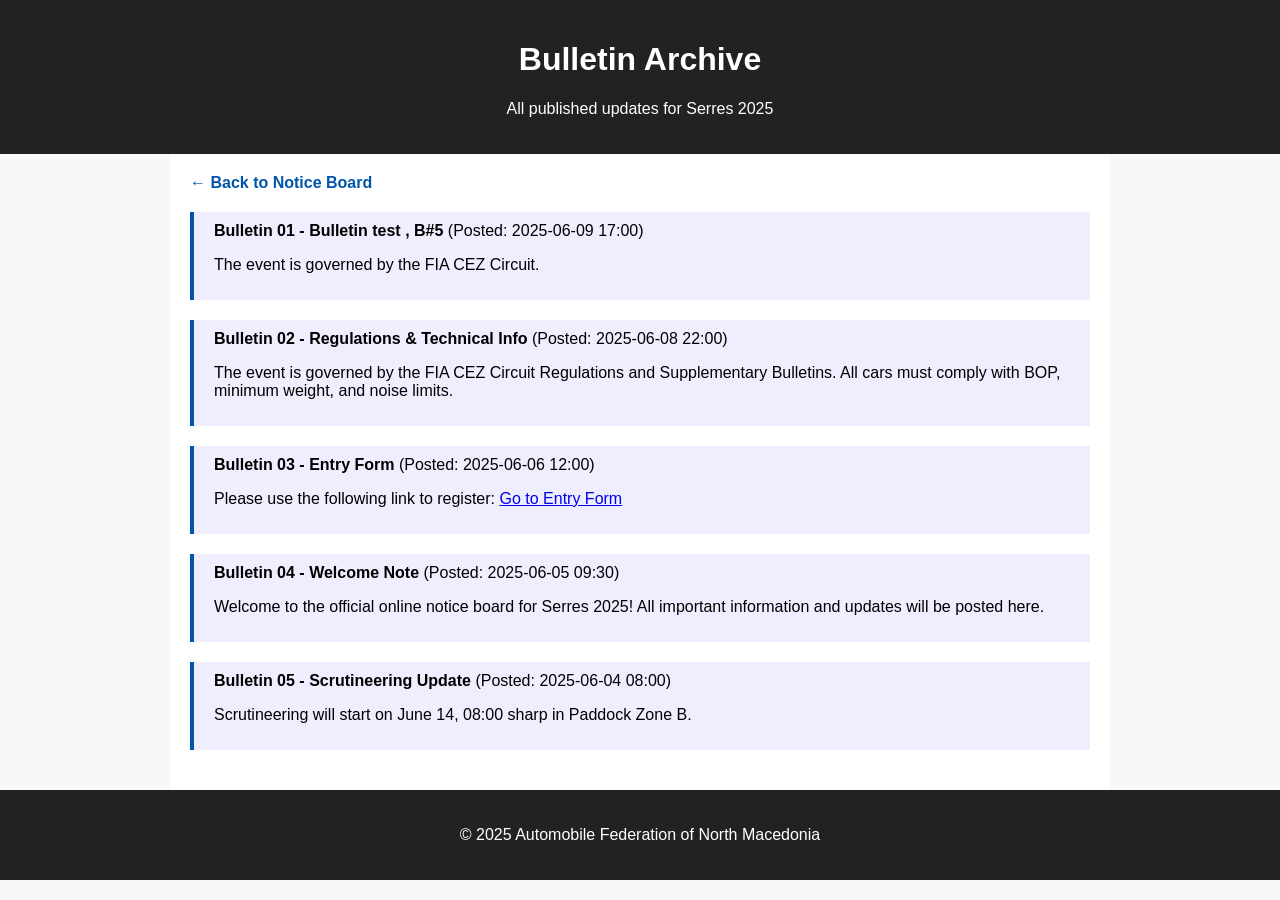
==== bulletins.html @ 9213d973 "Update bulletins.html" ====
<!DOCTYPE html>
<html lang="en">
<head>
  <meta charset="UTF-8" />
  <meta name="viewport" content="width=device-width, initial-scale=1.0" />
  <title>Serres 2025 - Bulletin Archive</title>
  <style>
    body {
      font-family: Arial, sans-serif;
      background: #f8f8f8;
      margin: 0;
      padding: 0;
    }
    header, footer {
      background-color: #222;
      color: white;
      text-align: center;
      padding: 20px;
    }
    main {
      max-width: 900px;
      margin: auto;
      padding: 20px;
      background-color: white;
    }
    .notice {
      background: #eef;
      border-left: 4px solid #0055aa;
      margin-bottom: 20px;
      padding: 10px 20px;
    }
    a.back {
      display: inline-block;
      margin-bottom: 20px;
      color: #0055aa;
      text-decoration: none;
      font-weight: bold;
    }
    a.back:hover {
      text-decoration: underline;
    }
  </style>
</head>
<body>
  <header>
    <h1>Bulletin Archive</h1>
    <p>All published updates for Serres 2025</p>
  </header>
  <main>
    <a href="index.html" class="back">← Back to Notice Board</a>
    <div id="bulletin-archive">
      <p>Loading bulletins...</p>
    </div>
  </main>
  <footer>
    <p>&copy; 2025 Automobile Federation of North Macedonia</p>
  </footer>

  <script>
    fetch('bulletins.json')
      .then(res => res.json())
      .then(bulletins => {
        const container = document.getElementById('bulletin-archive');
        container.innerHTML = '';
        bulletins.reverse().forEach((b, i) => {
          container.innerHTML += `
            <div class="notice">
              <strong>Bulletin ${String(i + 1).padStart(2, '0')} - ${b.title} <span style='font-weight:normal;'>(Posted: ${b.timestamp})</span></strong>
              <p>${b.content}</p>
            </div>`;
        });
      })
      .catch(err => {
        document.getElementById('bulletin-archive').innerHTML = '<p>Could not load bulletins.</p>';
        console.error(err);
      });
  </script>
</body>
</html>
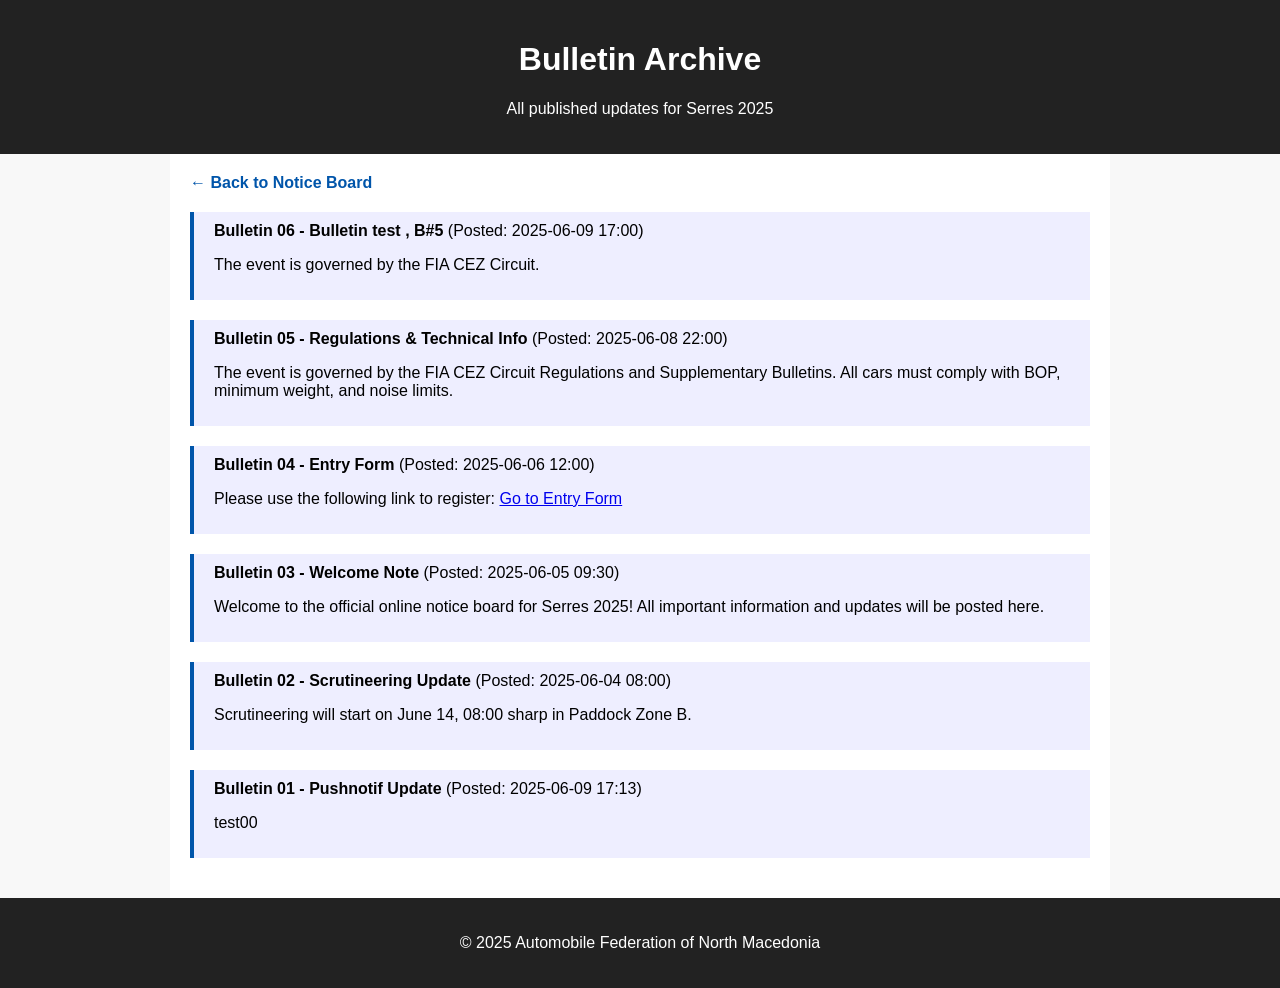
==== commit 0e69a1e8: "Update bulletins.html" ====
--- a/bulletins.html
+++ b/bulletins.html
@@ -62,13 +62,15 @@
       .then(bulletins => {
         const container = document.getElementById('bulletin-archive');
         container.innerHTML = '';
-        bulletins.reverse().forEach((b, i) => {
-          container.innerHTML += `
-            <div class="notice">
-              <strong>Bulletin ${String(i + 1).padStart(2, '0')} - ${b.title} <span style='font-weight:normal;'>(Posted: ${b.timestamp})</span></strong>
-              <p>${b.content}</p>
-            </div>`;
-        });
+       const total = bulletins.length;
+bulletins.reverse().forEach((b, i) => {
+  container.innerHTML += `
+    <div class="notice">
+      <strong>Bulletin ${String(total - i).padStart(2, '0')} - ${b.title} <span style='font-weight:normal;'>(Posted: ${b.timestamp})</span></strong>
+      <p>${b.content}</p>
+    </div>`;
+});
+
       })
       .catch(err => {
         document.getElementById('bulletin-archive').innerHTML = '<p>Could not load bulletins.</p>';
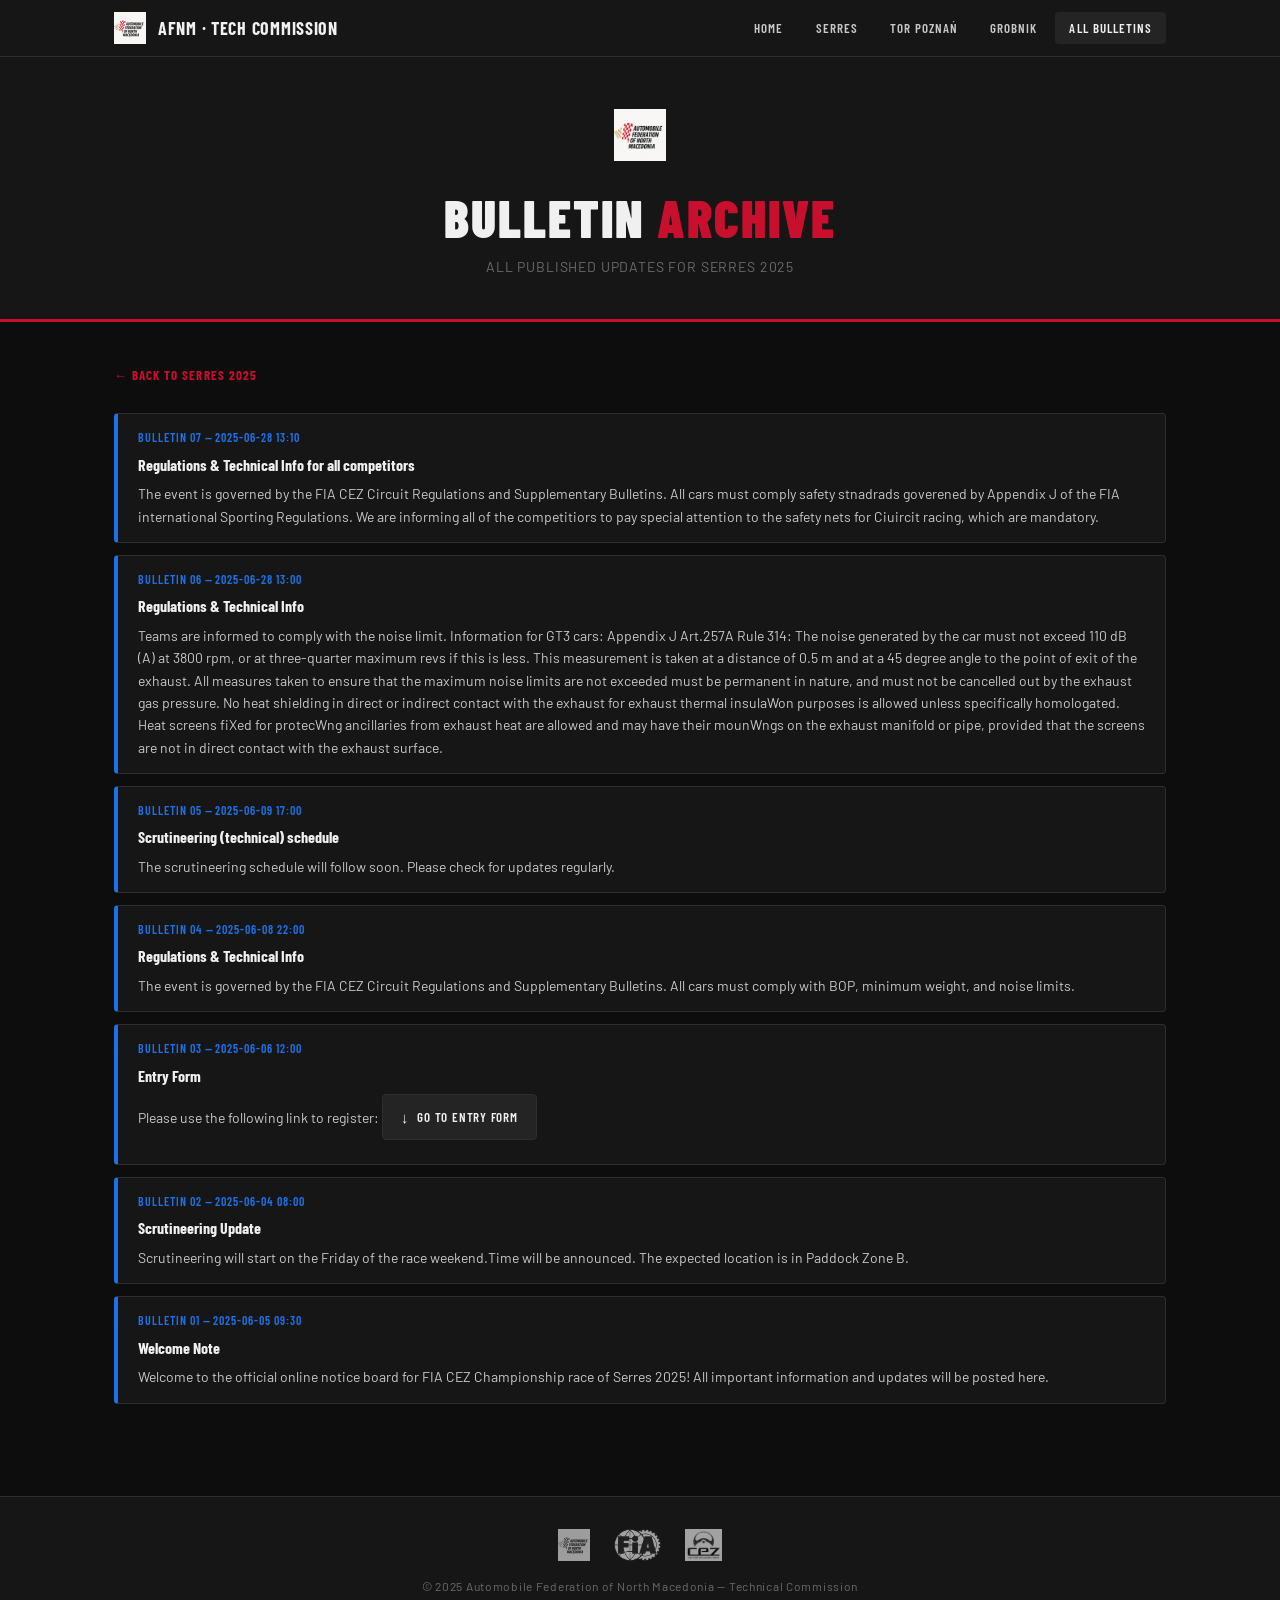
==== commit 74c7264b: "Add files via upload" ====
--- a/bulletins.html
+++ b/bulletins.html
@@ -3,79 +3,74 @@
 <head>
   <meta charset="UTF-8" />
   <meta name="viewport" content="width=device-width, initial-scale=1.0" />
-  <title>Serres 2025 - Bulletin Archive</title>
-  <style>
-    body {
-      font-family: Arial, sans-serif;
-      background: #f8f8f8;
-      margin: 0;
-      padding: 0;
-    }
-    header, footer {
-      background-color: #222;
-      color: white;
-      text-align: center;
-      padding: 20px;
-    }
-    main {
-      max-width: 900px;
-      margin: auto;
-      padding: 20px;
-      background-color: white;
-    }
-    .notice {
-      background: #eef;
-      border-left: 4px solid #0055aa;
-      margin-bottom: 20px;
-      padding: 10px 20px;
-    }
-    a.back {
-      display: inline-block;
-      margin-bottom: 20px;
-      color: #0055aa;
-      text-decoration: none;
-      font-weight: bold;
-    }
-    a.back:hover {
-      text-decoration: underline;
-    }
-  </style>
+  <title>Bulletin Archive — Serres 2025 | AFNM</title>
+  <link rel="stylesheet" href="style.css" />
 </head>
 <body>
-  <header>
-    <h1>Bulletin Archive</h1>
-    <p>All published updates for Serres 2025</p>
-  </header>
-  <main>
-    <a href="index.html" class="back">← Back to Notice Board</a>
-    <div id="bulletin-archive">
-      <p>Loading bulletins...</p>
+
+<nav class="site-nav">
+  <div class="nav-inner">
+    <a class="nav-brand" href="index.html">
+      <img src="ea48b0a3-b8c0-467f-838e-23affb25fd13.png" alt="AFNM" />
+      AFNM · Tech Commission
+    </a>
+    <div class="nav-links">
+      <a href="index.html">Home</a>
+      <a href="serres.html">Serres</a>
+      <a href="torpoznan.html">Tor Poznań</a>
+      <a href="grobnik.html">Grobnik</a>
+      <a href="bulletins.html" class="active">All Bulletins</a>
     </div>
-  </main>
-  <footer>
-    <p>&copy; 2025 Automobile Federation of North Macedonia</p>
-  </footer>
+  </div>
+</nav>
 
-  <script>
-    fetch('bulletins.json')
-      .then(res => res.json())
-      .then(bulletins => {
-        const container = document.getElementById('bulletin-archive');
-        container.innerHTML = '';
-       const total = bulletins.length;
-bulletins.reverse().forEach((b, i) => {
-  container.innerHTML += `
-    <div class="notice">
-      <strong>Bulletin ${String(total - i).padStart(2, '0')} - ${b.title} <span style='font-weight:normal;'>(Posted: ${b.timestamp})</span></strong>
-      <p>${b.content}</p>
-    </div>`;
-});
+<header class="page-header">
+  <div class="logos">
+    <img src="ea48b0a3-b8c0-467f-838e-23affb25fd13.png" alt="AFNM Logo" />
+  </div>
+  <h1>Bulletin <span>Archive</span></h1>
+  <p>All published updates for Serres 2025</p>
+</header>
 
-      })
-      .catch(err => {
-        document.getElementById('bulletin-archive').innerHTML = '<p>Could not load bulletins.</p>';
-        console.error(err);
+<main class="page-main">
+
+  <a href="serres.html" style="display:inline-flex; align-items:center; gap:6px; font-family:var(--font-head); font-size:13px; font-weight:700; letter-spacing:.08em; text-transform:uppercase; color:var(--accent); margin-bottom:28px;">← Back to Serres 2025</a>
+
+  <div id="bulletin-archive">
+    <p style="color:var(--muted);">Loading bulletins…</p>
+  </div>
+
+</main>
+
+<footer class="site-footer">
+  <div class="footer-logos">
+    <img src="ea48b0a3-b8c0-467f-838e-23affb25fd13.png" alt="AFNM" />
+    <img src="fia_wordmakr.png" alt="FIA" />
+    <img src="Central_European_Zone_logo.jpg" alt="CEZ" />
+  </div>
+  <p class="footer-copy">&copy; 2025 Automobile Federation of North Macedonia — Technical Commission</p>
+</footer>
+
+<script>
+  fetch('bulletins.json')
+    .then(r => r.json())
+    .then(bulletins => {
+      const el = document.getElementById('bulletin-archive');
+      el.innerHTML = '';
+      const total = bulletins.length;
+      bulletins.slice().reverse().forEach((b, i) => {
+        el.innerHTML += `
+          <div class="bulletin">
+            <div class="bull-meta">Bulletin ${String(total - i).padStart(2,'0')} &mdash; ${b.timestamp}</div>
+            <div class="bull-title">${b.title}</div>
+            <div class="bull-body">${b.content}</div>
+          </div>`;
       });
-  </script>
+    })
+    .catch(() => {
+      document.getElementById('bulletin-archive').innerHTML = '<p style="color:var(--muted)">Could not load bulletins.</p>';
+    });
+</script>
+
 </body>
 </html>
--- a/style.css
+++ b/style.css
@@ -0,0 +1,460 @@
+/* ============================================================
+   AFNM Technical Commission — Shared Stylesheet
+   ============================================================ */
+
+@import url('https://fonts.googleapis.com/css2?family=Barlow+Condensed:wght@400;600;700;900&family=Barlow:wght@300;400;500;600&display=swap');
+
+/* ── Variables ─────────────────────────────────────────── */
+:root {
+  --black:   #0d0d0d;
+  --dark:    #161616;
+  --mid:     #242424;
+  --border:  #2e2e2e;
+  --muted:   #6b6b6b;
+  --light:   #c8c8c8;
+  --white:   #f0f0f0;
+  --accent:  #c8102e;   /* FIA red */
+  --accent2: #1a73e8;   /* info blue */
+  --font-head: 'Barlow Condensed', sans-serif;
+  --font-body: 'Barlow', sans-serif;
+  --radius: 4px;
+  --max: 1100px;
+}
+
+/* ── Reset ─────────────────────────────────────────────── */
+*, *::before, *::after { box-sizing: border-box; margin: 0; padding: 0; }
+
+html { scroll-behavior: smooth; }
+
+body {
+  font-family: var(--font-body);
+  background: var(--black);
+  color: var(--white);
+  font-size: 15px;
+  line-height: 1.6;
+}
+
+a { color: inherit; text-decoration: none; }
+img { display: block; max-width: 100%; }
+
+/* ── Top bar ───────────────────────────────────────────── */
+.topbar {
+  background: var(--accent);
+  color: #fff;
+  font-family: var(--font-head);
+  font-size: 12px;
+  font-weight: 600;
+  letter-spacing: .12em;
+  text-transform: uppercase;
+  padding: 6px 24px;
+  text-align: center;
+}
+.topbar a { color: #fff; text-decoration: underline; }
+
+/* ── Nav ───────────────────────────────────────────────── */
+nav.site-nav {
+  background: var(--dark);
+  border-bottom: 1px solid var(--border);
+  position: sticky;
+  top: 0;
+  z-index: 200;
+}
+.nav-inner {
+  max-width: var(--max);
+  margin: 0 auto;
+  display: flex;
+  align-items: center;
+  justify-content: space-between;
+  padding: 0 24px;
+  height: 56px;
+}
+.nav-brand {
+  display: flex;
+  align-items: center;
+  gap: 12px;
+  font-family: var(--font-head);
+  font-size: 18px;
+  font-weight: 700;
+  letter-spacing: .04em;
+  text-transform: uppercase;
+  color: var(--white);
+}
+.nav-brand img { height: 32px; width: auto; }
+.nav-links {
+  display: flex;
+  gap: 4px;
+  align-items: center;
+}
+.nav-links a {
+  font-family: var(--font-head);
+  font-size: 13px;
+  font-weight: 600;
+  letter-spacing: .08em;
+  text-transform: uppercase;
+  color: var(--light);
+  padding: 6px 14px;
+  border-radius: var(--radius);
+  transition: background .15s, color .15s;
+}
+.nav-links a:hover,
+.nav-links a.active { background: var(--mid); color: var(--white); }
+.nav-links a.btn-accent {
+  background: var(--accent);
+  color: #fff;
+  margin-left: 8px;
+}
+.nav-links a.btn-accent:hover { background: #a50d24; }
+
+/* ── Page header (hero band) ───────────────────────────── */
+.page-header {
+  background: var(--dark);
+  border-bottom: 3px solid var(--accent);
+  padding: 52px 24px 40px;
+  text-align: center;
+}
+.page-header .logos {
+  display: flex;
+  justify-content: center;
+  align-items: center;
+  gap: 28px;
+  margin-bottom: 28px;
+}
+.page-header .logos img { height: 52px; width: auto; filter: brightness(1); }
+.page-header h1 {
+  font-family: var(--font-head);
+  font-size: clamp(28px, 5vw, 52px);
+  font-weight: 900;
+  letter-spacing: .04em;
+  text-transform: uppercase;
+  line-height: 1.1;
+  color: var(--white);
+}
+.page-header h1 span { color: var(--accent); }
+.page-header p {
+  margin-top: 10px;
+  color: var(--muted);
+  font-size: 14px;
+  letter-spacing: .06em;
+  text-transform: uppercase;
+}
+
+/* ── Layout ────────────────────────────────────────────── */
+.container {
+  max-width: var(--max);
+  margin: 0 auto;
+  padding: 0 24px;
+}
+main.page-main {
+  max-width: var(--max);
+  margin: 0 auto;
+  padding: 40px 24px 80px;
+}
+
+/* ── Section titles ────────────────────────────────────── */
+.section-title {
+  font-family: var(--font-head);
+  font-size: 22px;
+  font-weight: 700;
+  letter-spacing: .06em;
+  text-transform: uppercase;
+  color: var(--white);
+  padding-bottom: 10px;
+  border-bottom: 2px solid var(--border);
+  margin-bottom: 24px;
+}
+.section-title .accent { color: var(--accent); }
+
+/* ── Notice / info cards ───────────────────────────────── */
+.notice {
+  background: var(--dark);
+  border: 1px solid var(--border);
+  border-left: 4px solid var(--accent);
+  border-radius: var(--radius);
+  padding: 16px 20px;
+  margin-bottom: 16px;
+}
+.notice strong {
+  display: block;
+  font-family: var(--font-head);
+  font-size: 15px;
+  font-weight: 700;
+  letter-spacing: .04em;
+  text-transform: uppercase;
+  color: var(--white);
+  margin-bottom: 8px;
+}
+.notice p, .notice li { color: var(--light); font-size: 14px; line-height: 1.7; }
+.notice a { color: var(--accent2); }
+.notice a:hover { text-decoration: underline; }
+
+.notice.blue { border-left-color: var(--accent2); }
+.notice.green { border-left-color: #22c55e; }
+
+/* ── Bulletin entry ────────────────────────────────────── */
+.bulletin {
+  background: var(--dark);
+  border: 1px solid var(--border);
+  border-left: 4px solid var(--accent2);
+  border-radius: var(--radius);
+  padding: 14px 20px;
+  margin-bottom: 12px;
+}
+.bulletin .bull-meta {
+  font-family: var(--font-head);
+  font-size: 12px;
+  font-weight: 600;
+  letter-spacing: .08em;
+  text-transform: uppercase;
+  color: var(--accent2);
+  margin-bottom: 4px;
+}
+.bulletin .bull-title {
+  font-family: var(--font-head);
+  font-size: 16px;
+  font-weight: 700;
+  color: var(--white);
+  margin-bottom: 6px;
+}
+.bulletin .bull-body { color: var(--light); font-size: 14px; }
+
+/* ── Download buttons ──────────────────────────────────── */
+.download-link {
+  display: inline-flex;
+  align-items: center;
+  gap: 8px;
+  background: var(--mid);
+  border: 1px solid var(--border);
+  color: var(--white);
+  font-family: var(--font-head);
+  font-size: 13px;
+  font-weight: 600;
+  letter-spacing: .06em;
+  text-transform: uppercase;
+  padding: 10px 18px;
+  border-radius: var(--radius);
+  margin: 0 8px 10px 0;
+  transition: background .15s, border-color .15s;
+}
+.download-link::before { content: '↓'; font-size: 15px; }
+.download-link:hover { background: var(--accent); border-color: var(--accent); }
+
+/* ── Race cards (homepage) ─────────────────────────────── */
+.races-grid {
+  display: grid;
+  grid-template-columns: repeat(auto-fill, minmax(300px, 1fr));
+  gap: 16px;
+  margin-top: 24px;
+}
+.race-card {
+  background: var(--dark);
+  border: 1px solid var(--border);
+  border-radius: var(--radius);
+  overflow: hidden;
+  transition: border-color .2s, transform .2s;
+  display: flex;
+  flex-direction: column;
+}
+.race-card:hover { border-color: var(--accent); transform: translateY(-3px); }
+.race-card .card-band {
+  background: var(--accent);
+  height: 4px;
+}
+.race-card .card-body { padding: 20px; flex: 1; }
+.race-card .card-round {
+  font-family: var(--font-head);
+  font-size: 11px;
+  font-weight: 700;
+  letter-spacing: .14em;
+  text-transform: uppercase;
+  color: var(--accent);
+  margin-bottom: 6px;
+}
+.race-card h3 {
+  font-family: var(--font-head);
+  font-size: 22px;
+  font-weight: 900;
+  text-transform: uppercase;
+  letter-spacing: .04em;
+  color: var(--white);
+  line-height: 1.2;
+  margin-bottom: 4px;
+}
+.race-card .card-country {
+  font-size: 13px;
+  color: var(--muted);
+  margin-bottom: 14px;
+}
+.race-card .card-date {
+  font-family: var(--font-head);
+  font-size: 14px;
+  font-weight: 600;
+  color: var(--light);
+  letter-spacing: .04em;
+}
+.race-card .card-status {
+  display: inline-block;
+  font-family: var(--font-head);
+  font-size: 11px;
+  font-weight: 700;
+  letter-spacing: .1em;
+  text-transform: uppercase;
+  padding: 3px 9px;
+  border-radius: 2px;
+  margin-top: 12px;
+}
+.race-card .card-status.upcoming { background: rgba(200,16,46,.15); color: var(--accent); border: 1px solid rgba(200,16,46,.3); }
+.race-card .card-status.completed { background: rgba(34,197,94,.1); color: #22c55e; border: 1px solid rgba(34,197,94,.2); }
+.race-card .card-footer {
+  border-top: 1px solid var(--border);
+  padding: 12px 20px;
+}
+.race-card .card-footer a {
+  font-family: var(--font-head);
+  font-size: 12px;
+  font-weight: 700;
+  letter-spacing: .1em;
+  text-transform: uppercase;
+  color: var(--accent);
+  transition: color .15s;
+}
+.race-card .card-footer a:hover { color: var(--white); }
+
+/* ── Hero (homepage) ───────────────────────────────────── */
+.hero {
+  background: var(--dark);
+  border-bottom: 3px solid var(--accent);
+  padding: 72px 24px 60px;
+  text-align: center;
+}
+.hero .logos {
+  display: flex;
+  justify-content: center;
+  align-items: center;
+  gap: 32px;
+  margin-bottom: 36px;
+}
+.hero .logos img { height: 56px; width: auto; }
+.hero h1 {
+  font-family: var(--font-head);
+  font-size: clamp(32px, 6vw, 64px);
+  font-weight: 900;
+  text-transform: uppercase;
+  letter-spacing: .04em;
+  line-height: 1.05;
+  color: var(--white);
+}
+.hero h1 span { color: var(--accent); }
+.hero .subtitle {
+  margin-top: 14px;
+  font-size: 14px;
+  letter-spacing: .1em;
+  text-transform: uppercase;
+  color: var(--muted);
+}
+.hero .tagline {
+  margin-top: 8px;
+  font-size: 16px;
+  color: var(--light);
+  max-width: 560px;
+  margin-left: auto;
+  margin-right: auto;
+}
+
+/* ── Stats bar (homepage) ──────────────────────────────── */
+.stats-bar {
+  background: var(--mid);
+  border-bottom: 1px solid var(--border);
+  padding: 20px 24px;
+}
+.stats-inner {
+  max-width: var(--max);
+  margin: 0 auto;
+  display: flex;
+  justify-content: center;
+  gap: 48px;
+  flex-wrap: wrap;
+}
+.stat { text-align: center; }
+.stat .num {
+  font-family: var(--font-head);
+  font-size: 32px;
+  font-weight: 900;
+  color: var(--accent);
+  line-height: 1;
+}
+.stat .label {
+  font-family: var(--font-head);
+  font-size: 11px;
+  font-weight: 600;
+  letter-spacing: .12em;
+  text-transform: uppercase;
+  color: var(--muted);
+  margin-top: 4px;
+}
+
+/* ── Weather iframe ────────────────────────────────────── */
+.weather-embed {
+  width: 100%;
+  height: 400px;
+  border: 1px solid var(--border);
+  border-radius: var(--radius);
+  overflow: hidden;
+}
+.weather-embed iframe { width: 100%; height: 100%; border: none; }
+
+/* ── Table ─────────────────────────────────────────────── */
+table.data-table {
+  width: 100%;
+  border-collapse: collapse;
+  font-size: 14px;
+}
+table.data-table th {
+  background: var(--mid);
+  font-family: var(--font-head);
+  font-size: 12px;
+  letter-spacing: .08em;
+  text-transform: uppercase;
+  color: var(--light);
+  padding: 10px 14px;
+  text-align: left;
+  border-bottom: 2px solid var(--border);
+}
+table.data-table td {
+  padding: 10px 14px;
+  border-bottom: 1px solid var(--border);
+  color: var(--light);
+}
+table.data-table tr:last-child td { border-bottom: none; }
+table.data-table tr:hover td { background: var(--mid); }
+
+/* ── Section spacing ───────────────────────────────────── */
+section { margin-bottom: 48px; }
+
+/* ── Footer ────────────────────────────────────────────── */
+footer.site-footer {
+  background: var(--dark);
+  border-top: 1px solid var(--border);
+  padding: 32px 24px;
+  text-align: center;
+}
+.footer-logos {
+  display: flex;
+  justify-content: center;
+  align-items: center;
+  gap: 24px;
+  margin-bottom: 16px;
+}
+.footer-logos img { height: 32px; width: auto; opacity: .6; filter: grayscale(1); }
+.footer-copy {
+  font-size: 12px;
+  color: var(--muted);
+  letter-spacing: .06em;
+}
+
+/* ── Responsive ────────────────────────────────────────── */
+@media (max-width: 680px) {
+  .nav-links { display: none; }
+  .hero, .page-header { padding: 40px 16px 32px; }
+  main.page-main { padding: 24px 16px 60px; }
+  .stats-inner { gap: 24px; }
+}
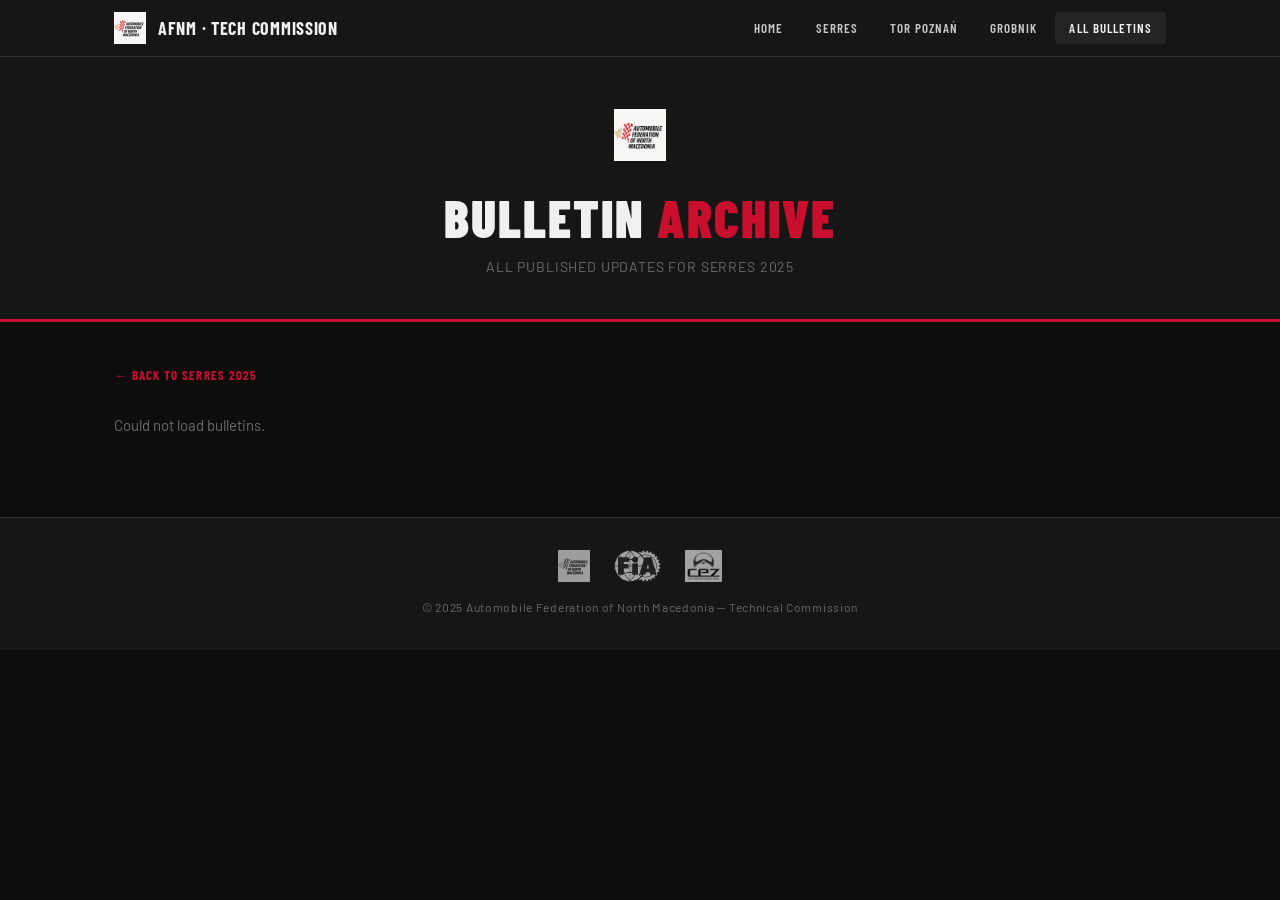
==== commit 6f362d35: "Update bulletin JSON fetch URL to HTTPS" ====
--- a/bulletins.html
+++ b/bulletins.html
@@ -52,7 +52,7 @@
 </footer>
 
 <script>
-  fetch('bulletins.json')
+  fetch('https://mblazev.github.io/TechnicalComissionAFNM/bulletins.json')
     .then(r => r.json())
     .then(bulletins => {
       const el = document.getElementById('bulletin-archive');
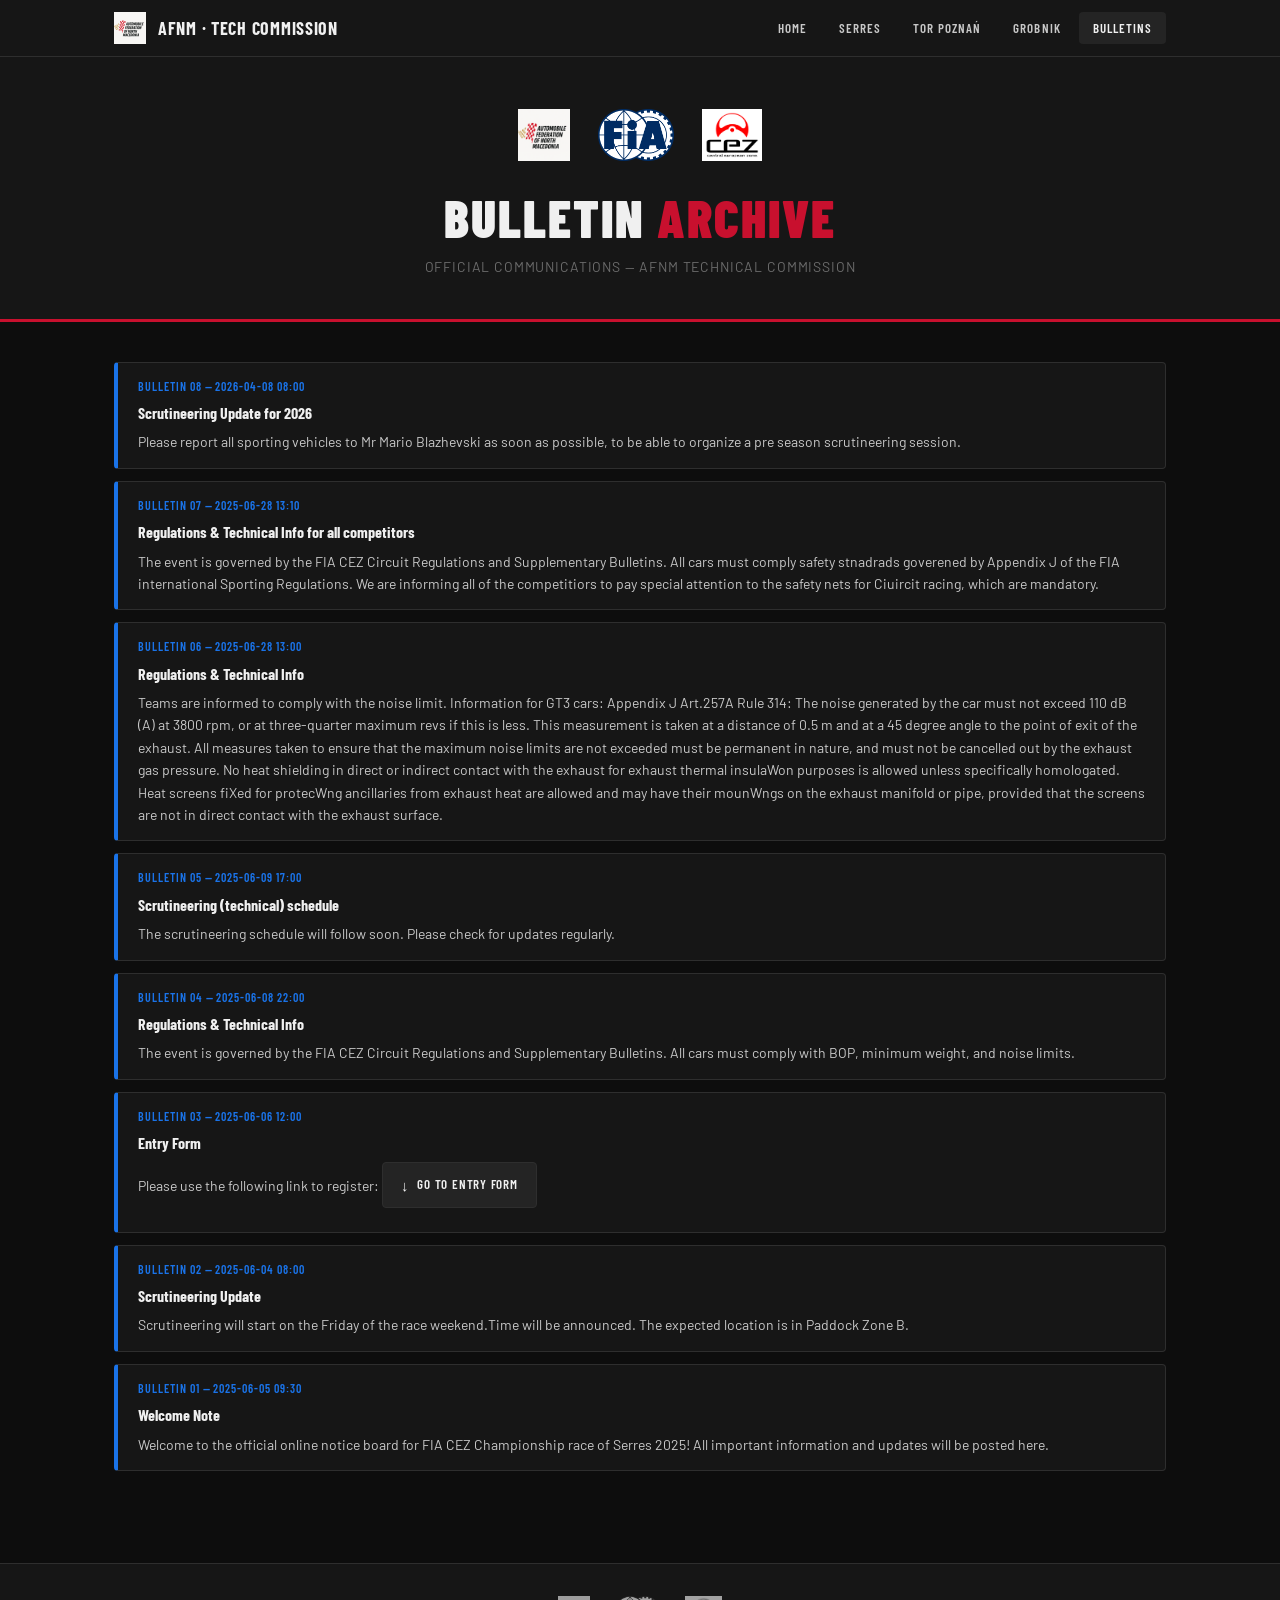
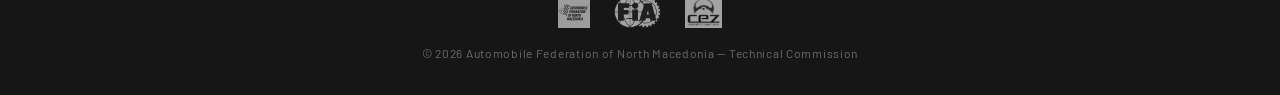
==== commit 43d80d3c: "Add files via upload" ====
--- a/bulletins.html
+++ b/bulletins.html
@@ -3,7 +3,7 @@
 <head>
   <meta charset="UTF-8" />
   <meta name="viewport" content="width=device-width, initial-scale=1.0" />
-  <title>Bulletin Archive — Serres 2025 | AFNM</title>
+  <title>Bulletin Archive | AFNM Technical Commission</title>
   <link rel="stylesheet" href="style.css" />
 </head>
 <body>
@@ -19,7 +19,7 @@
       <a href="serres.html">Serres</a>
       <a href="torpoznan.html">Tor Poznań</a>
       <a href="grobnik.html">Grobnik</a>
-      <a href="bulletins.html" class="active">All Bulletins</a>
+      <a href="bulletins.html" class="active">Bulletins</a>
     </div>
   </div>
 </nav>
@@ -27,14 +27,14 @@
 <header class="page-header">
   <div class="logos">
     <img src="ea48b0a3-b8c0-467f-838e-23affb25fd13.png" alt="AFNM Logo" />
+    <img src="fia_wordmakr.png" alt="FIA Logo" />
+    <img src="Central_European_Zone_logo.jpg" alt="CEZ Logo" />
   </div>
   <h1>Bulletin <span>Archive</span></h1>
-  <p>All published updates for Serres 2025</p>
+  <p>Official communications — AFNM Technical Commission</p>
 </header>
 
 <main class="page-main">
-
-  <a href="serres.html" style="display:inline-flex; align-items:center; gap:6px; font-family:var(--font-head); font-size:13px; font-weight:700; letter-spacing:.08em; text-transform:uppercase; color:var(--accent); margin-bottom:28px;">← Back to Serres 2025</a>
 
   <div id="bulletin-archive">
     <p style="color:var(--muted);">Loading bulletins…</p>
@@ -48,14 +48,21 @@
     <img src="fia_wordmakr.png" alt="FIA" />
     <img src="Central_European_Zone_logo.jpg" alt="CEZ" />
   </div>
-  <p class="footer-copy">&copy; 2025 Automobile Federation of North Macedonia — Technical Commission</p>
+  <p class="footer-copy">&copy; 2026 Automobile Federation of North Macedonia — Technical Commission</p>
 </footer>
 
 <script>
-  fetch('https://mblazev.github.io/TechnicalComissionAFNM/bulletins.json')
-    .then(r => r.json())
+  fetch('bulletins.json')
+    .then(r => {
+      if (!r.ok) throw new Error('Network response was not ok');
+      return r.json();
+    })
     .then(bulletins => {
       const el = document.getElementById('bulletin-archive');
+      if (!bulletins.length) {
+        el.innerHTML = '<p style="color:var(--muted)">No bulletins published yet.</p>';
+        return;
+      }
       el.innerHTML = '';
       const total = bulletins.length;
       bulletins.slice().reverse().forEach((b, i) => {
@@ -67,8 +74,10 @@
           </div>`;
       });
     })
-    .catch(() => {
-      document.getElementById('bulletin-archive').innerHTML = '<p style="color:var(--muted)">Could not load bulletins.</p>';
+    .catch(err => {
+      console.error(err);
+      document.getElementById('bulletin-archive').innerHTML =
+        '<div class="notice" style="border-left-color:var(--accent)"><strong>Could not load bulletins</strong><p>Please try refreshing the page.</p></div>';
     });
 </script>
 
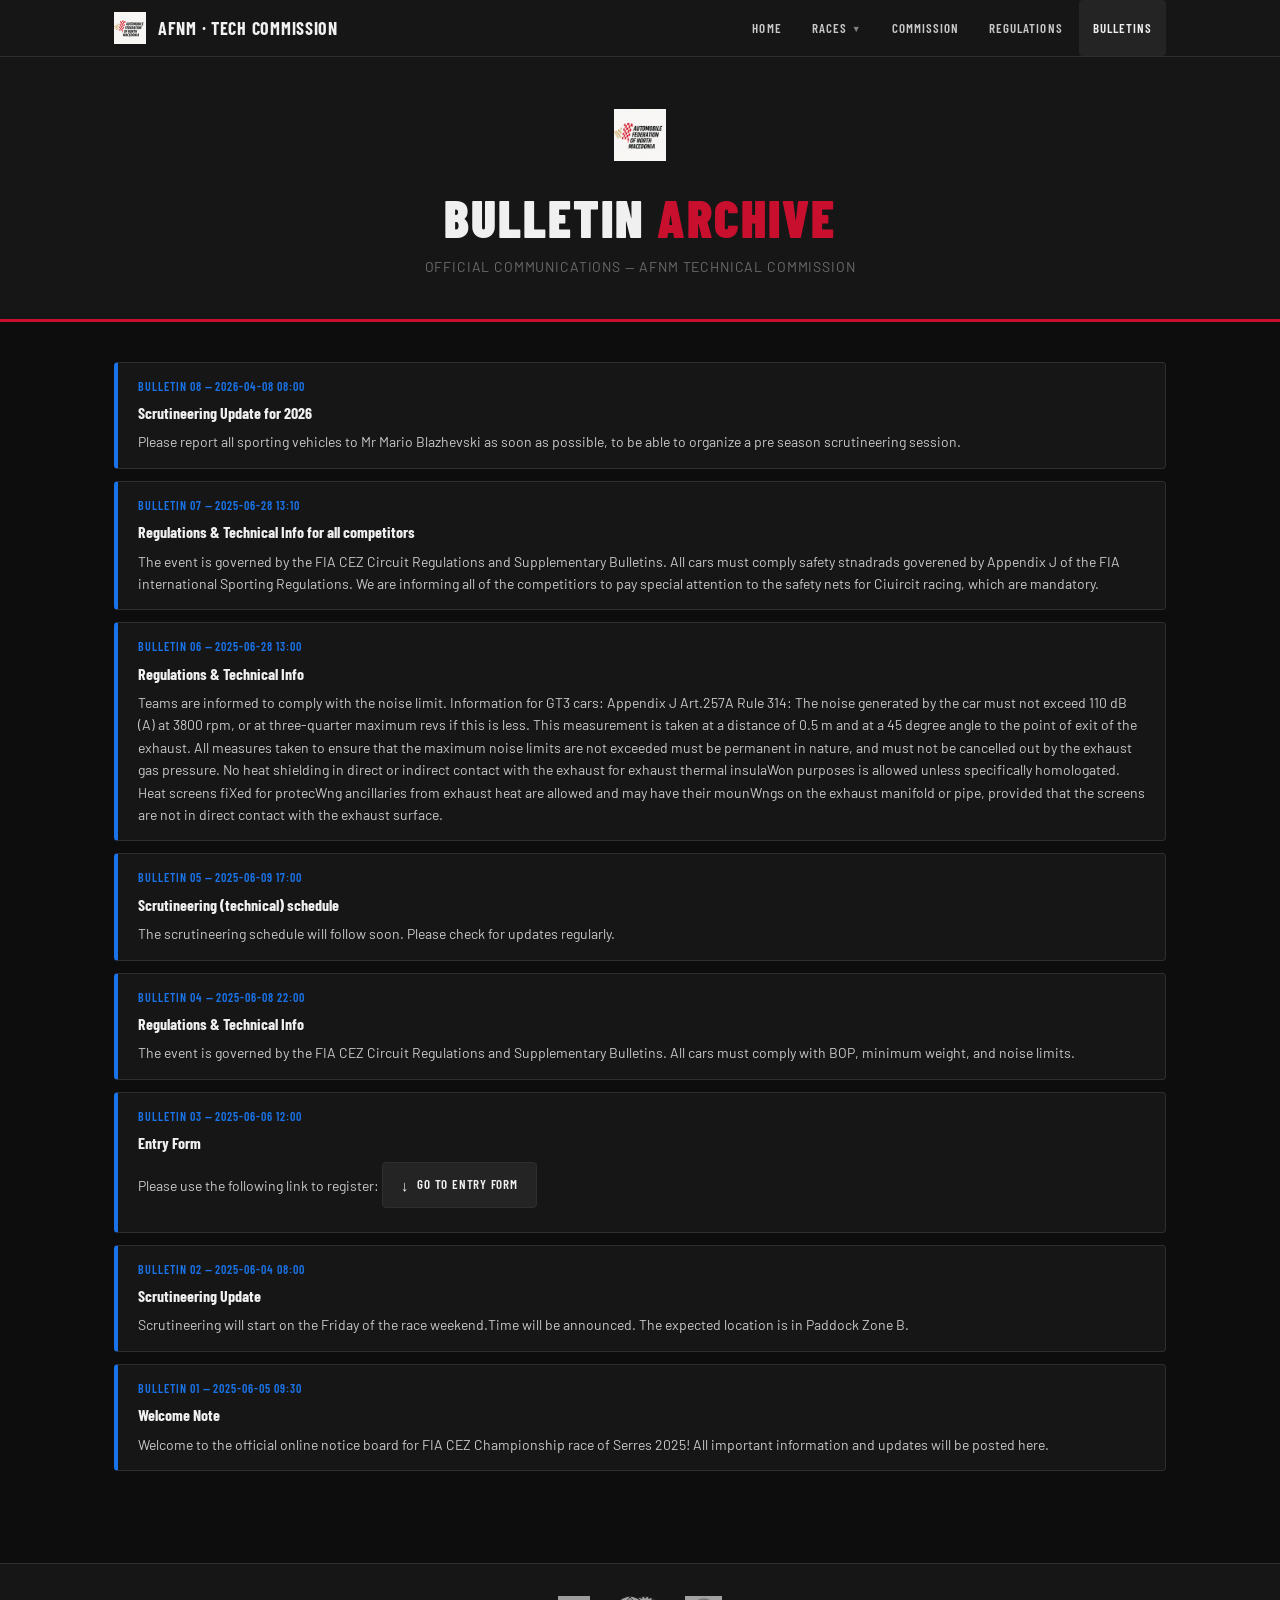
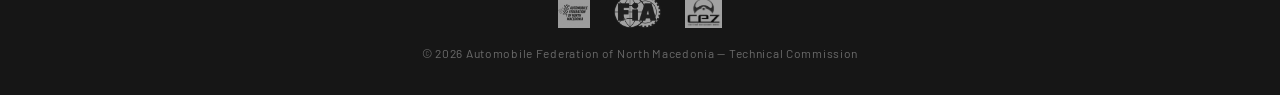
==== commit 2df3a771: "Add files via upload" ====
--- a/bulletins.html
+++ b/bulletins.html
@@ -16,9 +16,19 @@
     </a>
     <div class="nav-links">
       <a href="index.html">Home</a>
-      <a href="serres.html">Serres</a>
-      <a href="torpoznan.html">Tor Poznań</a>
-      <a href="grobnik.html">Grobnik</a>
+      <div class="nav-dropdown">
+        <button class="nav-dropbtn">Races <span class="arrow">▼</span></button>
+        <div class="nav-dropdown-content">
+          <div class="drop-label">2026 Season</div>
+          <a href="grobnik.html">🇭🇷 Grobnik, Croatia</a>
+          <div class="drop-divider"></div>
+          <div class="drop-label">2025 Season</div>
+          <a href="serres.html">🇬🇷 Serres, Greece</a>
+          <a href="torpoznan.html">🇵🇱 Tor Poznań, Poland</a>
+        </div>
+      </div>
+      <a href="commission.html">Commission</a>
+      <a href="regulations.html">Regulations</a>
       <a href="bulletins.html" class="active">Bulletins</a>
     </div>
   </div>
@@ -27,11 +37,9 @@
 <header class="page-header">
   <div class="logos">
     <img src="ea48b0a3-b8c0-467f-838e-23affb25fd13.png" alt="AFNM Logo" />
-    <img src="fia_wordmakr.png" alt="FIA Logo" />
-    <img src="Central_European_Zone_logo.jpg" alt="CEZ Logo" />
   </div>
   <h1>Bulletin <span>Archive</span></h1>
-  <p>Official communications — AFNM Technical Commission</p>
+  <p>Official Communications — AFNM Technical Commission</p>
 </header>
 
 <main class="page-main">
@@ -54,7 +62,7 @@
 <script>
   fetch('bulletins.json')
     .then(r => {
-      if (!r.ok) throw new Error('Network response was not ok');
+      if (!r.ok) throw new Error('HTTP ' + r.status);
       return r.json();
     })
     .then(bulletins => {
@@ -77,7 +85,7 @@
     .catch(err => {
       console.error(err);
       document.getElementById('bulletin-archive').innerHTML =
-        '<div class="notice" style="border-left-color:var(--accent)"><strong>Could not load bulletins</strong><p>Please try refreshing the page.</p></div>';
+        '<div class="notice" style="border-left-color:var(--accent)"><strong>Could not load bulletins</strong><p>Please try refreshing the page. If the problem persists, check that bulletins.json is valid JSON.</p></div>';
     });
 </script>
 
--- a/style.css
+++ b/style.css
@@ -1,5 +1,5 @@
 /* ============================================================
-   AFNM Technical Commission — Shared Stylesheet
+   AFNM Technical Commission — Shared Stylesheet v2
    ============================================================ */
 
 @import url('https://fonts.googleapis.com/css2?family=Barlow+Condensed:wght@400;600;700;900&family=Barlow:wght@300;400;500;600&display=swap');
@@ -13,27 +13,18 @@
   --muted:   #6b6b6b;
   --light:   #c8c8c8;
   --white:   #f0f0f0;
-  --accent:  #c8102e;   /* FIA red */
-  --accent2: #1a73e8;   /* info blue */
+  --accent:  #c8102e;
+  --accent2: #1a73e8;
+  --green:   #22c55e;
   --font-head: 'Barlow Condensed', sans-serif;
   --font-body: 'Barlow', sans-serif;
   --radius: 4px;
   --max: 1100px;
 }
 
-/* ── Reset ─────────────────────────────────────────────── */
 *, *::before, *::after { box-sizing: border-box; margin: 0; padding: 0; }
-
 html { scroll-behavior: smooth; }
-
-body {
-  font-family: var(--font-body);
-  background: var(--black);
-  color: var(--white);
-  font-size: 15px;
-  line-height: 1.6;
-}
-
+body { font-family: var(--font-body); background: var(--black); color: var(--white); font-size: 15px; line-height: 1.6; }
 a { color: inherit; text-decoration: none; }
 img { display: block; max-width: 100%; }
 
@@ -78,14 +69,17 @@
   letter-spacing: .04em;
   text-transform: uppercase;
   color: var(--white);
+  flex-shrink: 0;
 }
 .nav-brand img { height: 32px; width: auto; }
 .nav-links {
   display: flex;
-  gap: 4px;
-  align-items: center;
-}
-.nav-links a {
+  gap: 2px;
+  align-items: center;
+}
+
+/* Regular nav links */
+.nav-links > a, .nav-links > .nav-dropdown > .nav-dropbtn {
   font-family: var(--font-head);
   font-size: 13px;
   font-weight: 600;
@@ -95,17 +89,72 @@
   padding: 6px 14px;
   border-radius: var(--radius);
   transition: background .15s, color .15s;
-}
-.nav-links a:hover,
-.nav-links a.active { background: var(--mid); color: var(--white); }
-.nav-links a.btn-accent {
-  background: var(--accent);
-  color: #fff;
-  margin-left: 8px;
-}
-.nav-links a.btn-accent:hover { background: #a50d24; }
-
-/* ── Page header (hero band) ───────────────────────────── */
+  cursor: pointer;
+  background: none;
+  border: none;
+  display: flex;
+  align-items: center;
+  gap: 5px;
+  height: 56px;
+}
+.nav-links > a:hover,
+.nav-links > a.active,
+.nav-links > .nav-dropdown:hover > .nav-dropbtn {
+  background: var(--mid);
+  color: var(--white);
+}
+
+/* Dropdown */
+.nav-dropdown { position: relative; }
+.nav-dropbtn .arrow {
+  font-size: 9px;
+  opacity: .6;
+  transition: transform .2s;
+}
+.nav-dropdown:hover .arrow { transform: rotate(180deg); }
+
+.nav-dropdown-content {
+  display: none;
+  position: absolute;
+  top: 100%;
+  left: 0;
+  background: var(--dark);
+  border: 1px solid var(--border);
+  border-top: 2px solid var(--accent);
+  border-radius: 0 0 var(--radius) var(--radius);
+  min-width: 200px;
+  z-index: 300;
+  padding: 6px 0;
+}
+.nav-dropdown:hover .nav-dropdown-content { display: block; }
+.nav-dropdown-content a {
+  display: block;
+  padding: 9px 18px;
+  font-family: var(--font-head);
+  font-size: 13px;
+  font-weight: 600;
+  letter-spacing: .06em;
+  text-transform: uppercase;
+  color: var(--light);
+  transition: background .12s, color .12s;
+}
+.nav-dropdown-content a:hover { background: var(--mid); color: var(--white); }
+.nav-dropdown-content .drop-divider {
+  height: 1px;
+  background: var(--border);
+  margin: 5px 0;
+}
+.nav-dropdown-content .drop-label {
+  padding: 6px 18px 3px;
+  font-family: var(--font-head);
+  font-size: 10px;
+  font-weight: 700;
+  letter-spacing: .14em;
+  text-transform: uppercase;
+  color: var(--muted);
+}
+
+/* ── Page header ───────────────────────────────────────── */
 .page-header {
   background: var(--dark);
   border-bottom: 3px solid var(--accent);
@@ -119,7 +168,7 @@
   gap: 28px;
   margin-bottom: 28px;
 }
-.page-header .logos img { height: 52px; width: auto; filter: brightness(1); }
+.page-header .logos img { height: 52px; width: auto; }
 .page-header h1 {
   font-family: var(--font-head);
   font-size: clamp(28px, 5vw, 52px);
@@ -130,25 +179,10 @@
   color: var(--white);
 }
 .page-header h1 span { color: var(--accent); }
-.page-header p {
-  margin-top: 10px;
-  color: var(--muted);
-  font-size: 14px;
-  letter-spacing: .06em;
-  text-transform: uppercase;
-}
+.page-header p { margin-top: 10px; color: var(--muted); font-size: 14px; letter-spacing: .06em; text-transform: uppercase; }
 
 /* ── Layout ────────────────────────────────────────────── */
-.container {
-  max-width: var(--max);
-  margin: 0 auto;
-  padding: 0 24px;
-}
-main.page-main {
-  max-width: var(--max);
-  margin: 0 auto;
-  padding: 40px 24px 80px;
-}
+main.page-main { max-width: var(--max); margin: 0 auto; padding: 40px 24px 80px; }
 
 /* ── Section titles ────────────────────────────────────── */
 .section-title {
@@ -163,8 +197,9 @@
   margin-bottom: 24px;
 }
 .section-title .accent { color: var(--accent); }
-
-/* ── Notice / info cards ───────────────────────────────── */
+section { margin-bottom: 48px; }
+
+/* ── Notice cards ──────────────────────────────────────── */
 .notice {
   background: var(--dark);
   border: 1px solid var(--border);
@@ -173,24 +208,15 @@
   padding: 16px 20px;
   margin-bottom: 16px;
 }
-.notice strong {
-  display: block;
-  font-family: var(--font-head);
-  font-size: 15px;
-  font-weight: 700;
-  letter-spacing: .04em;
-  text-transform: uppercase;
-  color: var(--white);
-  margin-bottom: 8px;
-}
+.notice strong { display: block; font-family: var(--font-head); font-size: 15px; font-weight: 700; letter-spacing: .04em; text-transform: uppercase; color: var(--white); margin-bottom: 8px; }
 .notice p, .notice li { color: var(--light); font-size: 14px; line-height: 1.7; }
 .notice a { color: var(--accent2); }
 .notice a:hover { text-decoration: underline; }
-
 .notice.blue { border-left-color: var(--accent2); }
-.notice.green { border-left-color: #22c55e; }
-
-/* ── Bulletin entry ────────────────────────────────────── */
+.notice.green { border-left-color: var(--green); }
+.notice.green strong { color: var(--green); }
+
+/* ── Bulletin ──────────────────────────────────────────── */
 .bulletin {
   background: var(--dark);
   border: 1px solid var(--border);
@@ -199,22 +225,8 @@
   padding: 14px 20px;
   margin-bottom: 12px;
 }
-.bulletin .bull-meta {
-  font-family: var(--font-head);
-  font-size: 12px;
-  font-weight: 600;
-  letter-spacing: .08em;
-  text-transform: uppercase;
-  color: var(--accent2);
-  margin-bottom: 4px;
-}
-.bulletin .bull-title {
-  font-family: var(--font-head);
-  font-size: 16px;
-  font-weight: 700;
-  color: var(--white);
-  margin-bottom: 6px;
-}
+.bulletin .bull-meta { font-family: var(--font-head); font-size: 12px; font-weight: 600; letter-spacing: .08em; text-transform: uppercase; color: var(--accent2); margin-bottom: 4px; }
+.bulletin .bull-title { font-family: var(--font-head); font-size: 16px; font-weight: 700; color: var(--white); margin-bottom: 6px; }
 .bulletin .bull-body { color: var(--light); font-size: 14px; }
 
 /* ── Download buttons ──────────────────────────────────── */
@@ -237,8 +249,9 @@
 }
 .download-link::before { content: '↓'; font-size: 15px; }
 .download-link:hover { background: var(--accent); border-color: var(--accent); }
-
-/* ── Race cards (homepage) ─────────────────────────────── */
+.download-link.external::before { content: '↗'; }
+
+/* ── Race cards ────────────────────────────────────────── */
 .races-grid {
   display: grid;
   grid-template-columns: repeat(auto-fill, minmax(300px, 1fr));
@@ -255,206 +268,181 @@
   flex-direction: column;
 }
 .race-card:hover { border-color: var(--accent); transform: translateY(-3px); }
-.race-card .card-band {
-  background: var(--accent);
-  height: 4px;
-}
+.race-card .card-band { background: var(--accent); height: 4px; }
+.race-card .card-band.blue { background: var(--accent2); }
 .race-card .card-body { padding: 20px; flex: 1; }
-.race-card .card-round {
-  font-family: var(--font-head);
-  font-size: 11px;
+.race-card .card-round { font-family: var(--font-head); font-size: 11px; font-weight: 700; letter-spacing: .14em; text-transform: uppercase; color: var(--accent); margin-bottom: 6px; }
+.race-card .card-round.blue { color: var(--accent2); }
+.race-card h3 { font-family: var(--font-head); font-size: 22px; font-weight: 900; text-transform: uppercase; letter-spacing: .04em; color: var(--white); line-height: 1.2; margin-bottom: 4px; }
+.race-card .card-country { font-size: 13px; color: var(--muted); margin-bottom: 14px; }
+.race-card .card-date { font-family: var(--font-head); font-size: 14px; font-weight: 600; color: var(--light); letter-spacing: .04em; }
+.card-status { display: inline-block; font-family: var(--font-head); font-size: 11px; font-weight: 700; letter-spacing: .1em; text-transform: uppercase; padding: 3px 9px; border-radius: 2px; margin-top: 12px; }
+.card-status.upcoming { background: rgba(200,16,46,.15); color: var(--accent); border: 1px solid rgba(200,16,46,.3); }
+.card-status.completed { background: rgba(34,197,94,.1); color: var(--green); border: 1px solid rgba(34,197,94,.2); }
+.race-card .card-footer { border-top: 1px solid var(--border); padding: 12px 20px; }
+.race-card .card-footer a { font-family: var(--font-head); font-size: 12px; font-weight: 700; letter-spacing: .1em; text-transform: uppercase; color: var(--accent); transition: color .15s; }
+.race-card .card-footer a:hover { color: var(--white); }
+
+/* ── Member cards ──────────────────────────────────────── */
+.members-grid {
+  display: grid;
+  grid-template-columns: repeat(auto-fill, minmax(240px, 1fr));
+  gap: 20px;
+  margin-top: 24px;
+}
+.member-card {
+  background: var(--dark);
+  border: 1px solid var(--border);
+  border-radius: var(--radius);
+  overflow: hidden;
+  transition: border-color .2s, transform .2s;
+  text-align: center;
+}
+.member-card:hover { border-color: var(--accent); transform: translateY(-3px); }
+.member-photo {
+  width: 100%;
+  height: 200px;
+  object-fit: cover;
+  object-position: top center;
+  display: block;
+  background: var(--mid);
+}
+.member-photo-placeholder {
+  width: 100%;
+  height: 200px;
+  background: var(--mid);
+  display: flex;
+  align-items: center;
+  justify-content: center;
+  font-size: 48px;
+  color: var(--border);
+}
+.member-info { padding: 16px; }
+.member-name {
+  font-family: var(--font-head);
+  font-size: 18px;
+  font-weight: 900;
+  text-transform: uppercase;
+  letter-spacing: .04em;
+  color: var(--white);
+  margin-bottom: 4px;
+}
+.member-role {
+  font-family: var(--font-head);
+  font-size: 12px;
+  font-weight: 700;
+  letter-spacing: .1em;
+  text-transform: uppercase;
+  color: var(--accent);
+  margin-bottom: 8px;
+}
+.member-detail { font-size: 13px; color: var(--muted); line-height: 1.5; }
+.member-badge {
+  display: inline-block;
+  background: rgba(200,16,46,.15);
+  border: 1px solid rgba(200,16,46,.3);
+  color: var(--accent);
+  font-family: var(--font-head);
+  font-size: 10px;
+  font-weight: 700;
+  letter-spacing: .1em;
+  text-transform: uppercase;
+  padding: 2px 8px;
+  border-radius: 2px;
+  margin-top: 8px;
+}
+
+/* ── Regulation cards ──────────────────────────────────── */
+.reg-grid {
+  display: grid;
+  grid-template-columns: repeat(auto-fill, minmax(320px, 1fr));
+  gap: 16px;
+  margin-top: 24px;
+}
+.reg-card {
+  background: var(--dark);
+  border: 1px solid var(--border);
+  border-radius: var(--radius);
+  padding: 20px;
+  transition: border-color .2s;
+  display: flex;
+  flex-direction: column;
+  gap: 8px;
+}
+.reg-card:hover { border-color: var(--accent2); }
+.reg-card .reg-category {
+  font-family: var(--font-head);
+  font-size: 10px;
   font-weight: 700;
   letter-spacing: .14em;
   text-transform: uppercase;
-  color: var(--accent);
-  margin-bottom: 6px;
-}
-.race-card h3 {
-  font-family: var(--font-head);
-  font-size: 22px;
-  font-weight: 900;
-  text-transform: uppercase;
-  letter-spacing: .04em;
-  color: var(--white);
-  line-height: 1.2;
-  margin-bottom: 4px;
-}
-.race-card .card-country {
-  font-size: 13px;
-  color: var(--muted);
-  margin-bottom: 14px;
-}
-.race-card .card-date {
-  font-family: var(--font-head);
-  font-size: 14px;
-  font-weight: 600;
-  color: var(--light);
-  letter-spacing: .04em;
-}
-.race-card .card-status {
-  display: inline-block;
-  font-family: var(--font-head);
-  font-size: 11px;
-  font-weight: 700;
-  letter-spacing: .1em;
-  text-transform: uppercase;
-  padding: 3px 9px;
-  border-radius: 2px;
-  margin-top: 12px;
-}
-.race-card .card-status.upcoming { background: rgba(200,16,46,.15); color: var(--accent); border: 1px solid rgba(200,16,46,.3); }
-.race-card .card-status.completed { background: rgba(34,197,94,.1); color: #22c55e; border: 1px solid rgba(34,197,94,.2); }
-.race-card .card-footer {
-  border-top: 1px solid var(--border);
-  padding: 12px 20px;
-}
-.race-card .card-footer a {
+  color: var(--accent2);
+}
+.reg-card .reg-title {
+  font-family: var(--font-head);
+  font-size: 16px;
+  font-weight: 700;
+  text-transform: uppercase;
+  color: var(--white);
+  line-height: 1.3;
+}
+.reg-card .reg-desc { font-size: 13px; color: var(--muted); flex: 1; }
+.reg-card .reg-link {
+  display: inline-flex;
+  align-items: center;
+  gap: 6px;
   font-family: var(--font-head);
   font-size: 12px;
   font-weight: 700;
-  letter-spacing: .1em;
-  text-transform: uppercase;
-  color: var(--accent);
+  letter-spacing: .08em;
+  text-transform: uppercase;
+  color: var(--accent2);
+  margin-top: 4px;
   transition: color .15s;
 }
-.race-card .card-footer a:hover { color: var(--white); }
-
-/* ── Hero (homepage) ───────────────────────────────────── */
+.reg-card .reg-link:hover { color: var(--white); }
+.reg-card .reg-link::after { content: '↗'; font-size: 13px; }
+
+/* ── Hero ──────────────────────────────────────────────── */
 .hero {
   background: var(--dark);
   border-bottom: 3px solid var(--accent);
   padding: 72px 24px 60px;
   text-align: center;
 }
-.hero .logos {
-  display: flex;
-  justify-content: center;
-  align-items: center;
-  gap: 32px;
-  margin-bottom: 36px;
-}
+.hero .logos { display: flex; justify-content: center; align-items: center; gap: 32px; margin-bottom: 36px; }
 .hero .logos img { height: 56px; width: auto; }
-.hero h1 {
-  font-family: var(--font-head);
-  font-size: clamp(32px, 6vw, 64px);
-  font-weight: 900;
-  text-transform: uppercase;
-  letter-spacing: .04em;
-  line-height: 1.05;
-  color: var(--white);
-}
+.hero h1 { font-family: var(--font-head); font-size: clamp(32px, 6vw, 64px); font-weight: 900; text-transform: uppercase; letter-spacing: .04em; line-height: 1.05; color: var(--white); }
 .hero h1 span { color: var(--accent); }
-.hero .subtitle {
-  margin-top: 14px;
-  font-size: 14px;
-  letter-spacing: .1em;
-  text-transform: uppercase;
-  color: var(--muted);
-}
-.hero .tagline {
-  margin-top: 8px;
-  font-size: 16px;
-  color: var(--light);
-  max-width: 560px;
-  margin-left: auto;
-  margin-right: auto;
-}
-
-/* ── Stats bar (homepage) ──────────────────────────────── */
-.stats-bar {
-  background: var(--mid);
-  border-bottom: 1px solid var(--border);
-  padding: 20px 24px;
-}
-.stats-inner {
-  max-width: var(--max);
-  margin: 0 auto;
-  display: flex;
-  justify-content: center;
-  gap: 48px;
-  flex-wrap: wrap;
-}
+.hero .subtitle { margin-top: 14px; font-size: 14px; letter-spacing: .1em; text-transform: uppercase; color: var(--muted); }
+.hero .tagline { margin-top: 8px; font-size: 16px; color: var(--light); max-width: 560px; margin-left: auto; margin-right: auto; }
+
+/* ── Stats bar ─────────────────────────────────────────── */
+.stats-bar { background: var(--mid); border-bottom: 1px solid var(--border); padding: 20px 24px; }
+.stats-inner { max-width: var(--max); margin: 0 auto; display: flex; justify-content: center; gap: 48px; flex-wrap: wrap; }
 .stat { text-align: center; }
-.stat .num {
-  font-family: var(--font-head);
-  font-size: 32px;
-  font-weight: 900;
-  color: var(--accent);
-  line-height: 1;
-}
-.stat .label {
-  font-family: var(--font-head);
-  font-size: 11px;
-  font-weight: 600;
-  letter-spacing: .12em;
-  text-transform: uppercase;
-  color: var(--muted);
-  margin-top: 4px;
-}
-
-/* ── Weather iframe ────────────────────────────────────── */
-.weather-embed {
-  width: 100%;
-  height: 400px;
-  border: 1px solid var(--border);
-  border-radius: var(--radius);
-  overflow: hidden;
-}
+.stat .num { font-family: var(--font-head); font-size: 32px; font-weight: 900; color: var(--accent); line-height: 1; }
+.stat .label { font-family: var(--font-head); font-size: 11px; font-weight: 600; letter-spacing: .12em; text-transform: uppercase; color: var(--muted); margin-top: 4px; }
+
+/* ── Weather ───────────────────────────────────────────── */
+.weather-embed { width: 100%; height: 400px; border: 1px solid var(--border); border-radius: var(--radius); overflow: hidden; }
 .weather-embed iframe { width: 100%; height: 100%; border: none; }
 
-/* ── Table ─────────────────────────────────────────────── */
-table.data-table {
-  width: 100%;
-  border-collapse: collapse;
-  font-size: 14px;
-}
-table.data-table th {
-  background: var(--mid);
-  font-family: var(--font-head);
-  font-size: 12px;
-  letter-spacing: .08em;
-  text-transform: uppercase;
-  color: var(--light);
-  padding: 10px 14px;
-  text-align: left;
-  border-bottom: 2px solid var(--border);
-}
-table.data-table td {
-  padding: 10px 14px;
-  border-bottom: 1px solid var(--border);
-  color: var(--light);
-}
-table.data-table tr:last-child td { border-bottom: none; }
-table.data-table tr:hover td { background: var(--mid); }
-
-/* ── Section spacing ───────────────────────────────────── */
-section { margin-bottom: 48px; }
+/* ── Two-col layout ────────────────────────────────────── */
+.two-col { display: grid; grid-template-columns: 1fr 1fr; gap: 24px; }
+@media (max-width: 700px) { .two-col { grid-template-columns: 1fr; } }
 
 /* ── Footer ────────────────────────────────────────────── */
-footer.site-footer {
-  background: var(--dark);
-  border-top: 1px solid var(--border);
-  padding: 32px 24px;
-  text-align: center;
-}
-.footer-logos {
-  display: flex;
-  justify-content: center;
-  align-items: center;
-  gap: 24px;
-  margin-bottom: 16px;
-}
+footer.site-footer { background: var(--dark); border-top: 1px solid var(--border); padding: 32px 24px; text-align: center; }
+.footer-logos { display: flex; justify-content: center; align-items: center; gap: 24px; margin-bottom: 16px; }
 .footer-logos img { height: 32px; width: auto; opacity: .6; filter: grayscale(1); }
-.footer-copy {
-  font-size: 12px;
-  color: var(--muted);
-  letter-spacing: .06em;
-}
+.footer-copy { font-size: 12px; color: var(--muted); letter-spacing: .06em; }
 
 /* ── Responsive ────────────────────────────────────────── */
-@media (max-width: 680px) {
+@media (max-width: 780px) {
   .nav-links { display: none; }
   .hero, .page-header { padding: 40px 16px 32px; }
   main.page-main { padding: 24px 16px 60px; }
   .stats-inner { gap: 24px; }
-}
+  .members-grid { grid-template-columns: repeat(auto-fill, minmax(180px, 1fr)); }
+}
